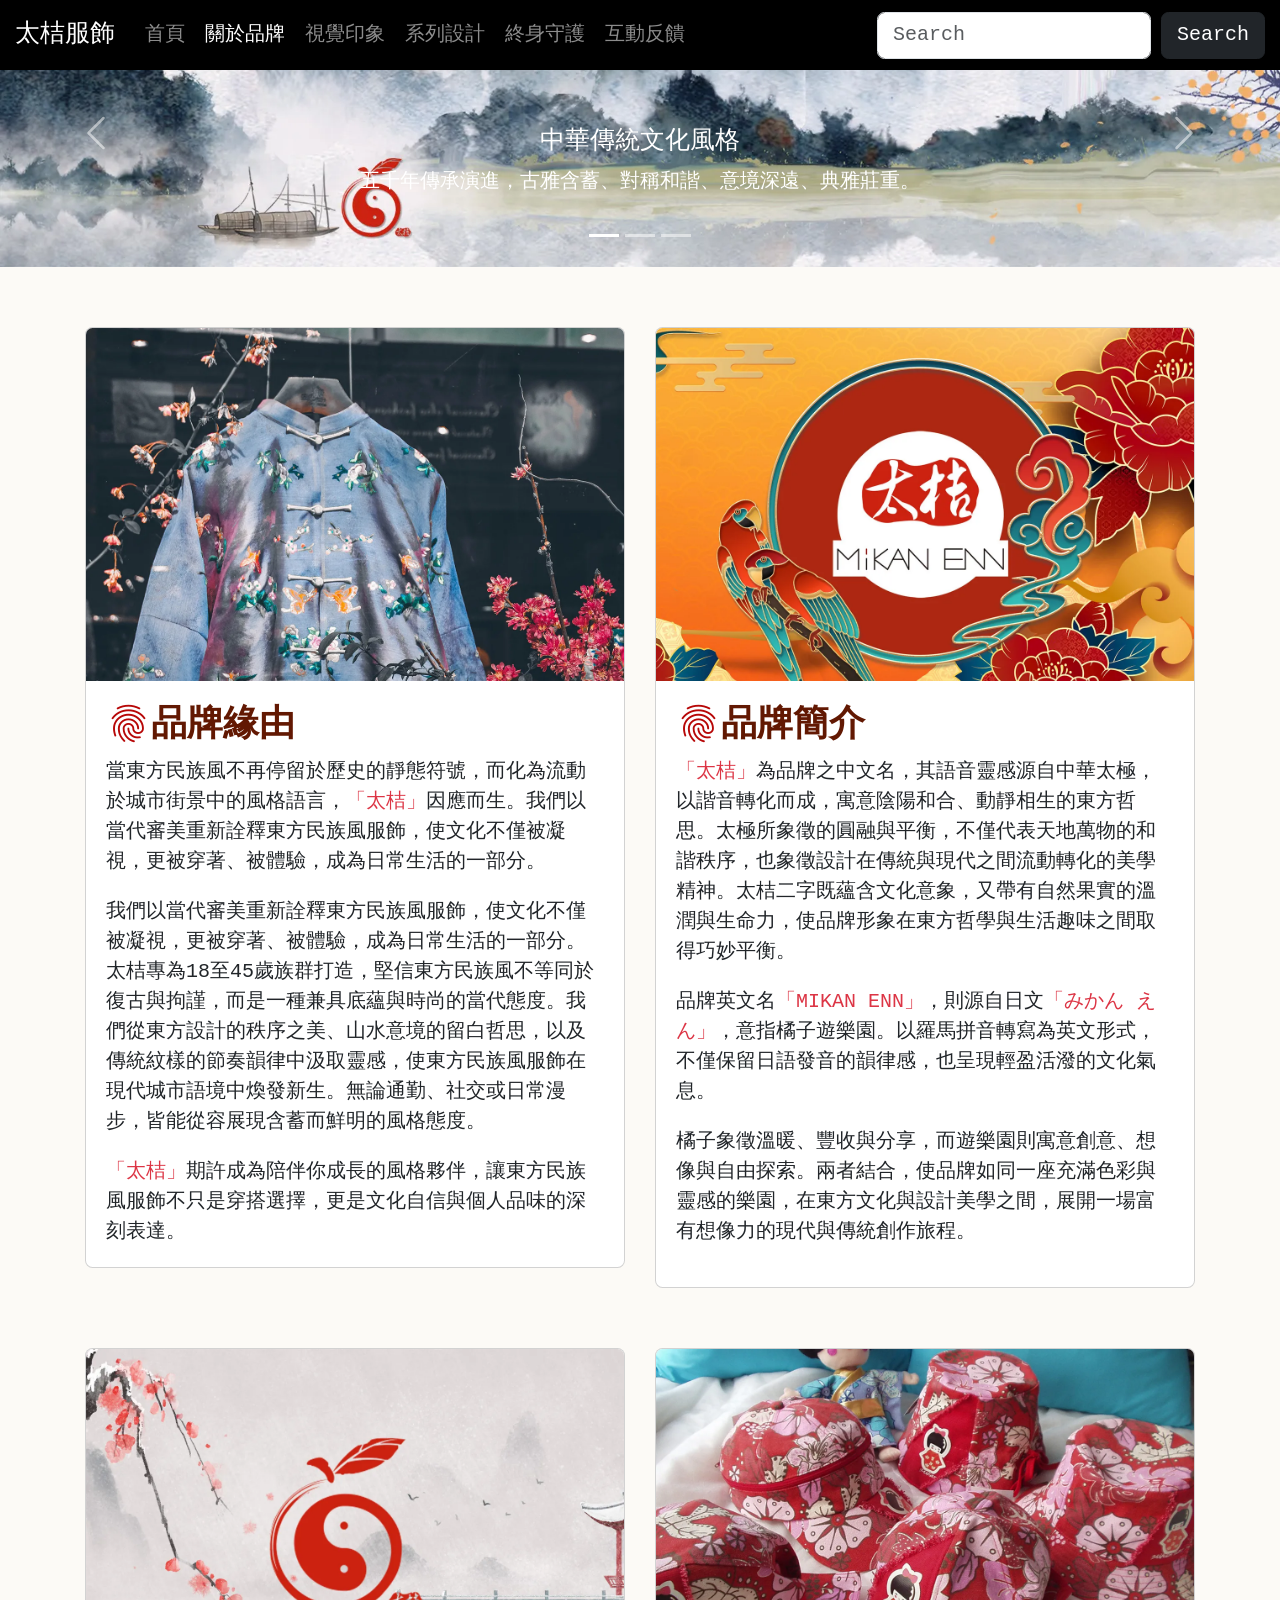
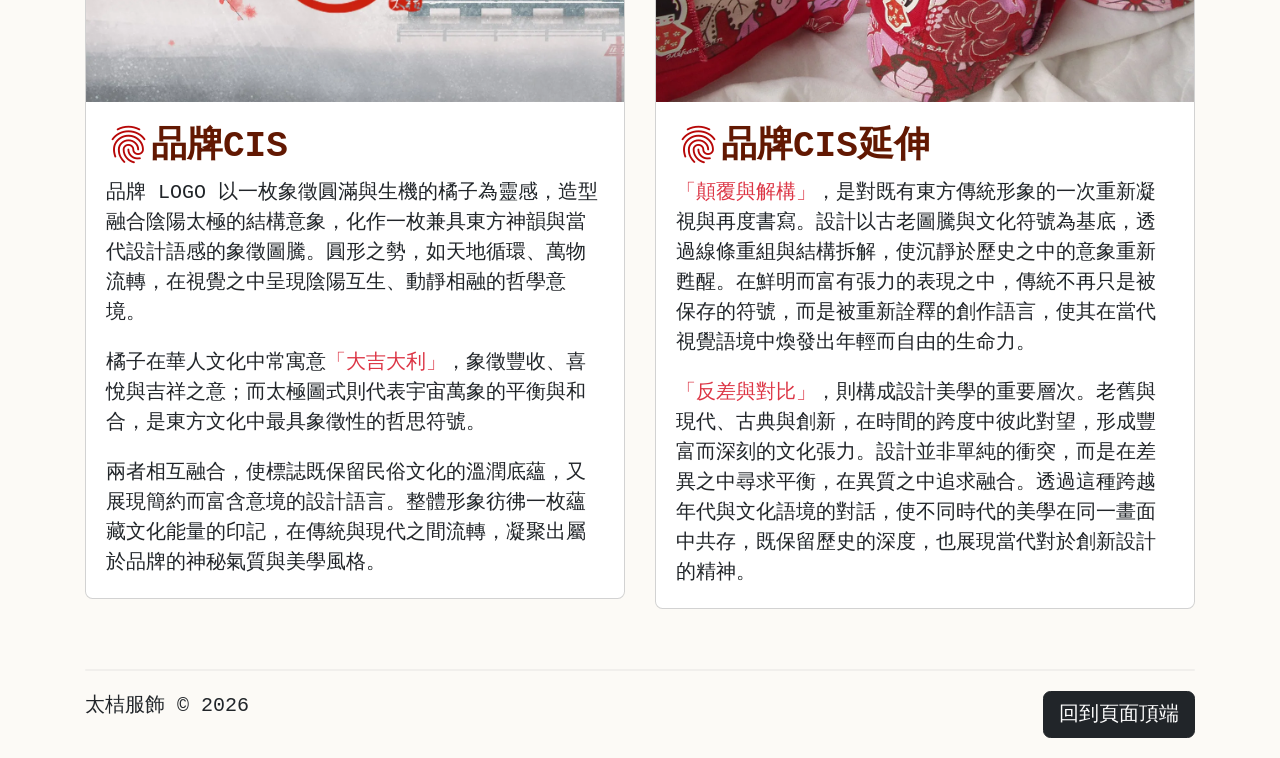
==== about.html @ de8411a0 "Add files via upload" ====
<!-- 宣告網頁文件是HTML5格式 -->
<!doctype html>
<!-- 網頁所屬地區的語言 -->
<html lang="zh-Hant-TW">
  <!-- 檔頭、SEO/GEO/AEO -->
  <head>
    <!-- 文字編碼 -->
    <meta charset="utf-8">
    <!-- RWD響應式網站 -->
    <meta name="viewport" content="width=device-width, initial-scale=1">
    <!-- 網站作者（擁有者、品牌名稱） -->
    <meta name="author" content="太桔服飾">
    <!-- 網頁描述、網頁內容濃縮，可透過ChatGPT協助生成 -->
    <meta name="description" content="太桔服飾,太桔(MIKAN ENN)以東方民族風服飾為核心,融合太極哲思與當代設計語彙,重塑傳統文化美學,展現兼具時尚與文化底蘊的品牌風格">
    <!-- 網頁編輯器 -->
    <meta name="generator" content="Visual Studio Code">
    <!-- 網頁關鍵字、網頁內容提取，可透過ChatGPT協助提取 -->
    <meta name="keywords" content="太桔品牌, MIKAN ENN, 東方民族風服飾, 東方民族風品牌, 東方文化時尚, 東方設計美學, 東方文化服裝設計, 民族風服飾設計, 東方時尚品牌, 東方文化創意品牌, 當代東方服飾, 東方美學穿搭, 東方風格服裝, 文化創意服飾, 東方風時尚設計, 東方元素服裝設計, 太極設計理念, 東方哲學美學, 陰陽太極設計, 東方圖騰設計, 橘子品牌LOGO, 太極LOGO設計, 東方符號設計, 東方文化圖騰, 文化圖騰設計, 品牌CIS設計, 品牌視覺識別設計, 東方品牌識別, 創意品牌LOGO, 文化品牌設計, 當代民族風設計, 傳統與現代設計融合, 解構設計風格, 東方設計語彙, 時尚服裝品牌設計, 設計師品牌服飾, 東方文化穿搭, 都市民族風穿搭, 現代民族風時尚, 文化時尚品牌">
    <!-- Favicon品牌Logo=, 第一行針對IE和其它瀏覽器，第二行針對IE之外的瀏覽器 -->
    <link rel="shortcut icon" href="/favicon.ico" type="image/x-icon">
    <link rel="icon" href="/favicon.ico" type="image/x-icon">
    <!-- 網頁標題，包含網站名稱和網頁名稱 -->
    <title>太桔服飾-關於品牌</title>
    <!-- Bootstrap雲端CSS外部檔 -->
    <link href="https://cdn.jsdelivr.net/npm/bootstrap@5.3.8/dist/css/bootstrap.min.css" rel="stylesheet" integrity="sha384-sRIl4kxILFvY47J16cr9ZwB07vP4J8+LH7qKQnuqkuIAvNWLzeN8tE5YBujZqJLB" crossorigin="anonymous">
    <!-- 自訂的CSS -->
    <link rel="stylesheet" href="css/custom.css">
    <!-- GoogleIconFonts -->
    <link rel="stylesheet" href="https://fonts.googleapis.com/icon?family=Material+Icons">
    <!-- GA追蹤碼 -->
    <!-- Google tag (gtag.js) -->
    <script async src="https://www.googletagmanager.com/gtag/js?id=G-PJFQ34TGPG"></script>
    <script>
      window.dataLayer = window.dataLayer || [];
      function gtag(){dataLayer.push(arguments);}
      gtag('js', new Date());

      gtag('config', 'G-PJFQ34TGPG');
    </script>
    
  </head>
  <!-- 網頁本文 -->
  <body>
    <!-- 頁首/頂端Bar固定 -->
    <header class="fixed-top">
      <nav class="navbar navbar-expand-lg bg-dark navbar-dark">
        <div class="container-fluid">
          <a class="navbar-brand" href="index.html">太桔服飾</a>
          <button class="navbar-toggler" type="button" data-bs-toggle="collapse" data-bs-target="#navbarSupportedContent" aria-controls="navbarSupportedContent" aria-expanded="false" aria-label="Toggle navigation">
            <span class="navbar-toggler-icon"></span>
          </button>
          <div class="collapse navbar-collapse" id="navbarSupportedContent">
            <ul class="navbar-nav me-auto mb-2 mb-lg-0">
              <li class="nav-item">
                <a class="nav-link" href="index.html">首頁</a>
              </li>
              <li class="nav-item">
                <a class="nav-link active" aria-current="page" href="about.html">關於品牌</a>
              </li>
              <li class="nav-item">
                <a class="nav-link" href="image.html">視覺印象</a>
              </li>
              <li class="nav-item">
                <a class="nav-link" href="collection.html">系列設計</a>
              </li>
              <li class="nav-item">
                <a class="nav-link" href="guardian.html">終身守護</a>
              </li>
              <li class="nav-item">
                <a class="nav-link" href="https://toolkit.url.com.tw/bbs/index.php?email=bbs@trial-162240.url.tw" target="_blank">互動反饋</a>
              </li>
            </ul>
            <form class="d-flex" role="search">
              <input class="form-control me-2" type="search" placeholder="Search" aria-label="Search"/>
              <button class="btn btn-dark" type="submit">Search</button>
            </form>
          </div>
        </div>
      </nav> 




    </header>
    <!-- 主內容 -->
    <main>
      <!-- 輪播圖外層 -->
      <div id="carouselExampleIndicators" class="carousel slide">
        <!-- 指示器 -->
        <div class="carousel-indicators">
          <button type="button" data-bs-target="#carouselExampleIndicators" data-bs-slide-to="0" class="active" aria-current="true" aria-label="Slide 1"></button>
          <button type="button" data-bs-target="#carouselExampleIndicators" data-bs-slide-to="1" aria-label="Slide 2"></button>
          <button type="button" data-bs-target="#carouselExampleIndicators" data-bs-slide-to="2" aria-label="Slide 3"></button>
        </div>
         <!-- 輪播圖片 -->
        <div class="carousel-inner">
          <div class="carousel-item active">
            <img src="images/index/chinese-traditional-view-1920.webp" class="d-block w-100" alt="中華傳統文化風格" title="中華傳統文化風格" aria-label="中華傳統文化風格">
            <div class="carousel-caption d-none d-md-block">
              <h5>中華傳統文化風格</h5>
              <p>五千年傳承演進，古雅含蓄、對稱和諧、意境深遠、典雅莊重。</p>
            </div>
           </div>
          <div class="carousel-item">
            <img src="images/index/japan-traditional-view-1920.webp" class="d-block w-100" alt="日本傳統文化風格" title="日本傳統文化風格" aria-label="日本傳統文化風格">
            <div class="carousel-caption d-none d-md-block">
              <h5>日本傳統文化風格</h5>
              <p>東瀛文化，簡約留白、侘寂之美、自然含蓄、靜謐雅致。</p>
            </div>
           </div>
          <div class="carousel-item">
            <img src="images/index/thailand-traditional-view-1920.webp" class="d-block w-100" alt="東南亞傳統文化風格" title="東南亞傳統文化風格" aria-label="東南亞傳統文化風格">
           <div class="carousel-caption d-none d-md-block">
              <h5>東南亞傳統文化風格</h5>
              <p>東南亞文化，色彩濃烈、自然熱帶、紋樣繁複、神秘奔放。</p>
           </div>
          </div>  
        </div>
        <!-- 控制器 -->
        <button class="carousel-control-prev" type="button" data-bs-target="#carouselExampleIndicators" data-bs-slide="prev">
          <span class="carousel-control-prev-icon" aria-hidden="true"></span>
          <span class="visually-hidden">Previous</span>
        </button>
        <button class="carousel-control-next" type="button" data-bs-target="#carouselExampleIndicators" data-bs-slide="next">
          <span class="carousel-control-next-icon" aria-hidden="true"></span>
          <span class="visually-hidden">Next</span>
        </button>
      </div>
      <div class="container">
        <div class="row">
          <div class="col-lg-6">
            <div class="card mt-5">
              <img src="images/about/brand-cause-chinese-paint-qipao.webp" class="card-img-top" alt="太桔品牌緣由" title="太桔品牌緣由">
              <div class="card-body">
                <h2 class=""><i class="material-icons" style="font-size:45px;color:rgb(183, 7, 7);vertical-align: text-bottom">fingerprint</i>品牌緣由</h2>
                <p class="card-text">當東方民族風不再停留於歷史的靜態符號，而化為流動於城市街景中的風格語言，<span class="text-danger">「太桔」</span>因應而生。我們以當代審美重新詮釋東方民族風服飾，使文化不僅被凝視，更被穿著、被體驗，成為日常生活的一部分。</p>
                <p class="card-text">我們以當代審美重新詮釋東方民族風服飾，使文化不僅被凝視，更被穿著、被體驗，成為日常生活的一部分。太桔專為18至45歲族群打造，堅信東方民族風不等同於復古與拘謹，而是一種兼具底蘊與時尚的當代態度。我們從東方設計的秩序之美、山水意境的留白哲思，以及傳統紋樣的節奏韻律中汲取靈感，使東方民族風服飾在現代城市語境中煥發新生。無論通勤、社交或日常漫步，皆能從容展現含蓄而鮮明的風格態度。</p>
                <p class="card-text"><span class="text-danger">「太桔」</span>期許成為陪伴你成長的風格夥伴，讓東方民族風服飾不只是穿搭選擇，更是文化自信與個人品味的深刻表達。</p>
              </div>
            </div>
          </div>

          <div class="col-lg-6">
            <div class="card mt-5">
              <img src="images/about/brand-mkan-enn-brand-instrution.webp" class="card-img-top" alt="太桔品牌簡介" title="太桔品牌簡介">
              <div class="card-body">
                <h2 class=""><i class="material-icons" style="font-size:45px;color:rgb(183, 7, 7);vertical-align: text-bottom">fingerprint</i>品牌簡介</h2>
                <p class="card-text"><span class="text-danger">「太桔」</span>為品牌之中文名，其語音靈感源自中華太極，以諧音轉化而成，寓意陰陽和合、動靜相生的東方哲思。太極所象徵的圓融與平衡，不僅代表天地萬物的和諧秩序，也象徵設計在傳統與現代之間流動轉化的美學精神。太桔二字既蘊含文化意象，又帶有自然果實的溫潤與生命力，使品牌形象在東方哲學與生活趣味之間取得巧妙平衡。</p>
                <p class="card-text">品牌英文名<span class="text-danger">「MIKAN ENN」</span>，則源自日文<span class="text-danger">「みかん えん」</span>，意指橘子遊樂園。以羅馬拼音轉寫為英文形式，不僅保留日語發音的韻律感，也呈現輕盈活潑的文化氣息。</p> 
                <p>橘子象徵溫暖、豐收與分享，而遊樂園則寓意創意、想像與自由探索。兩者結合，使品牌如同一座充滿色彩與靈感的樂園，在東方文化與設計美學之間，展開一場富有想像力的現代與傳統創作旅程。</p>
              </div>
            </div>
          </div>

          <div class="col-lg-6">
            <div class="card mt-5">
              <img src="images/about/logo-China-traditional-paint-sencond.webp" class="card-img-top" alt="太桔品牌CIS" title="太桔品牌CIS">
              <div class="card-body">
                <h2 class=""><i class="material-icons" style="font-size:45px;color:rgb(183, 7, 7);vertical-align: text-bottom">fingerprint</i>品牌CIS</h2>
                <p class="card-text">品牌 LOGO 以一枚象徵圓滿與生機的橘子為靈感，造型融合陰陽太極的結構意象，化作一枚兼具東方神韻與當代設計語感的象徵圖騰。圓形之勢，如天地循環、萬物流轉，在視覺之中呈現陰陽互生、動靜相融的哲學意境。</p>
                <p class="card-text">橘子在華人文化中常寓意<span class="text-danger">「大吉大利」</span>，象徵豐收、喜悅與吉祥之意；而太極圖式則代表宇宙萬象的平衡與和合，是東方文化中最具象徵性的哲思符號。</p>
                <p class="card-text">兩者相互融合，使標誌既保留民俗文化的溫潤底蘊，又展現簡約而富含意境的設計語言。整體形象彷彿一枚蘊藏文化能量的印記，在傳統與現代之間流轉，凝聚出屬於品牌的神秘氣質與美學風格。</p>
              </div>
            </div>
          </div>

          <div class="col-lg-6">
            <div class="card mt-5">
              <img src="images/about/brand-mikan-insprint-photo.webp" class="card-img-top" alt="品牌CIS延伸" title="品牌CIS延伸">
              <div class="card-body">
                <h2 class=""><i class="material-icons" style="font-size:45px;color:rgb(183, 7, 7);vertical-align: text-bottom">fingerprint</i>品牌CIS延伸</h2>
                <p class="card-text"><span class="text-danger">「顛覆與解構」</span>，是對既有東方傳統形象的一次重新凝視與再度書寫。設計以古老圖騰與文化符號為基底，透過線條重組與結構拆解，使沉靜於歷史之中的意象重新甦醒。在鮮明而富有張力的表現之中，傳統不再只是被保存的符號，而是被重新詮釋的創作語言，使其在當代視覺語境中煥發出年輕而自由的生命力。</p>
                <p class="card-text"><span class="text-danger">「反差與對比」</span>，則構成設計美學的重要層次。老舊與現代、古典與創新，在時間的跨度中彼此對望，形成豐富而深刻的文化張力。設計並非單純的衝突，而是在差異之中尋求平衡，在異質之中追求融合。透過這種跨越年代與文化語境的對話，使不同時代的美學在同一畫面中共存，既保留歷史的深度，也展現當代對於創新設計的精神。</p>
              </div>
            </div>
          </div>

        </div>
        <!-- 下橫線向上外距5 -->
        <hr class="card mt-5">
      </div>  
      <footer class="container">
        <p class="float-end"><a href="#top" class="btn btn-dark">回到頁面頂端</a></p>
        <p>太桔服飾 &copy; 2026</p>
      </footer>
    </main>
    <!-- Bootstrap雲端JS外部檔 -->
    <script src="https://cdn.jsdelivr.net/npm/bootstrap@5.3.8/dist/js/bootstrap.bundle.min.js" integrity="sha384-FKyoEForCGlyvwx9Hj09JcYn3nv7wiPVlz7YYwJrWVcXK/BmnVDxM+D2scQbITxI" crossorigin="anonymous"></script>
  </body>
</html>
---- css/custom.css ----
:root,
[data-bs-theme=dark] {
--bs-dark-rgb: 0, 0, 0;
}

/* 連結Google雲端字體，提供用戶一致體驗UX */
@import url('https://fonts.googleapis.com/css2?family=LXGW+WenKai+Mono+TC&display=swap');

html {font-size: 20px;}

/* 統一每一個網頁的背景色 */
body {font-family: "LXGW WenKai Mono TC", monospace; background: #fcfaf6;}

/* 標題一級的文字大小 */
h1 {font-size: 2rem;}

/* 標題二級的文字設定，選取器是標籤，影響整體 */
h2 {font-size: 1.8rem;font-weight: 800;color: rgb(98, 24, 2);}

/* 選取器是類別，影響個別，需要手動套用 */
.h2-custom-pink {font-size: 3rem;font-weight: 800;color: rgb(58, 51, 55);}

/* 重要文字標註 */
.text-pink {color: rgb(255, 01, 195)}

/* 駝峰式命名、與其它css衝突 */
/* 與其它css衝突，無法套用文字大小時，可強制優先套用目前樣式 */
.iconsTitle {
    font: size 1rem !important;
    color: rgb(93, 78, 80);
    vertical-align:textbottom;
}

/* 旅遊安全頁面的標題四級文字大小 */
.h4-FontSize {font-size: 1.1rem;font-weight: 900;}

/* 項目清單符號，連帶影響清單內的文字色彩 */
/* li{ color: #198754;} */

/* 單獨針對／編鎮清單的符號色彩，優化前 
ul li::marker{
    color: #198754;
}

ol li::marker{
    color: #198754;
} */

/* 單獨針對／編鎮清單的符號色彩，優化後方式一 
li::marker, ol li::marker{
    color: #198754;
} */

/* 單獨針對／編鎮清單的符號色彩，優化後方式二 */
li::marker{color: #198754;}


/* ChatGPT：旅遊安全頁面的旅遊警示的四個等級文字色彩 */
.text-muted {
    color: #666666;    /* 灰色，表示次要、輕微的資訊 */
}

.text-warning {
    color: #FFdd00;   /* 黃色，表示提醒、警示 */
}

.text-alert {
    color: #FF8800;   /* 橙色，表示注意或強調 */
}

.text-danger {
    color: #CC0000;   /* 紅色，表示錯誤、危險 */
}

/* 保留（collection頁）card類別，新增樣式拿掉邊框 */
.card-no-border {
    border: none;
    background: none;
}

/* 字體樣式粗細，100-900 */
/* 類別=： 個別套用 */
.text-boldest {
    font-weight: 900;
}

/* 複合：整體套用 */
#none h5 {
    font-weight: 900;
}

/* Collection頁面第一張大圖，圖片裁切 
.imgCut{
    width: 100%;    */ /* 原圖尺寸、父層寬度 
    height: 500px;
    clip:rect(0px,0px,290px,0px);
    object-fit: cover;
} */
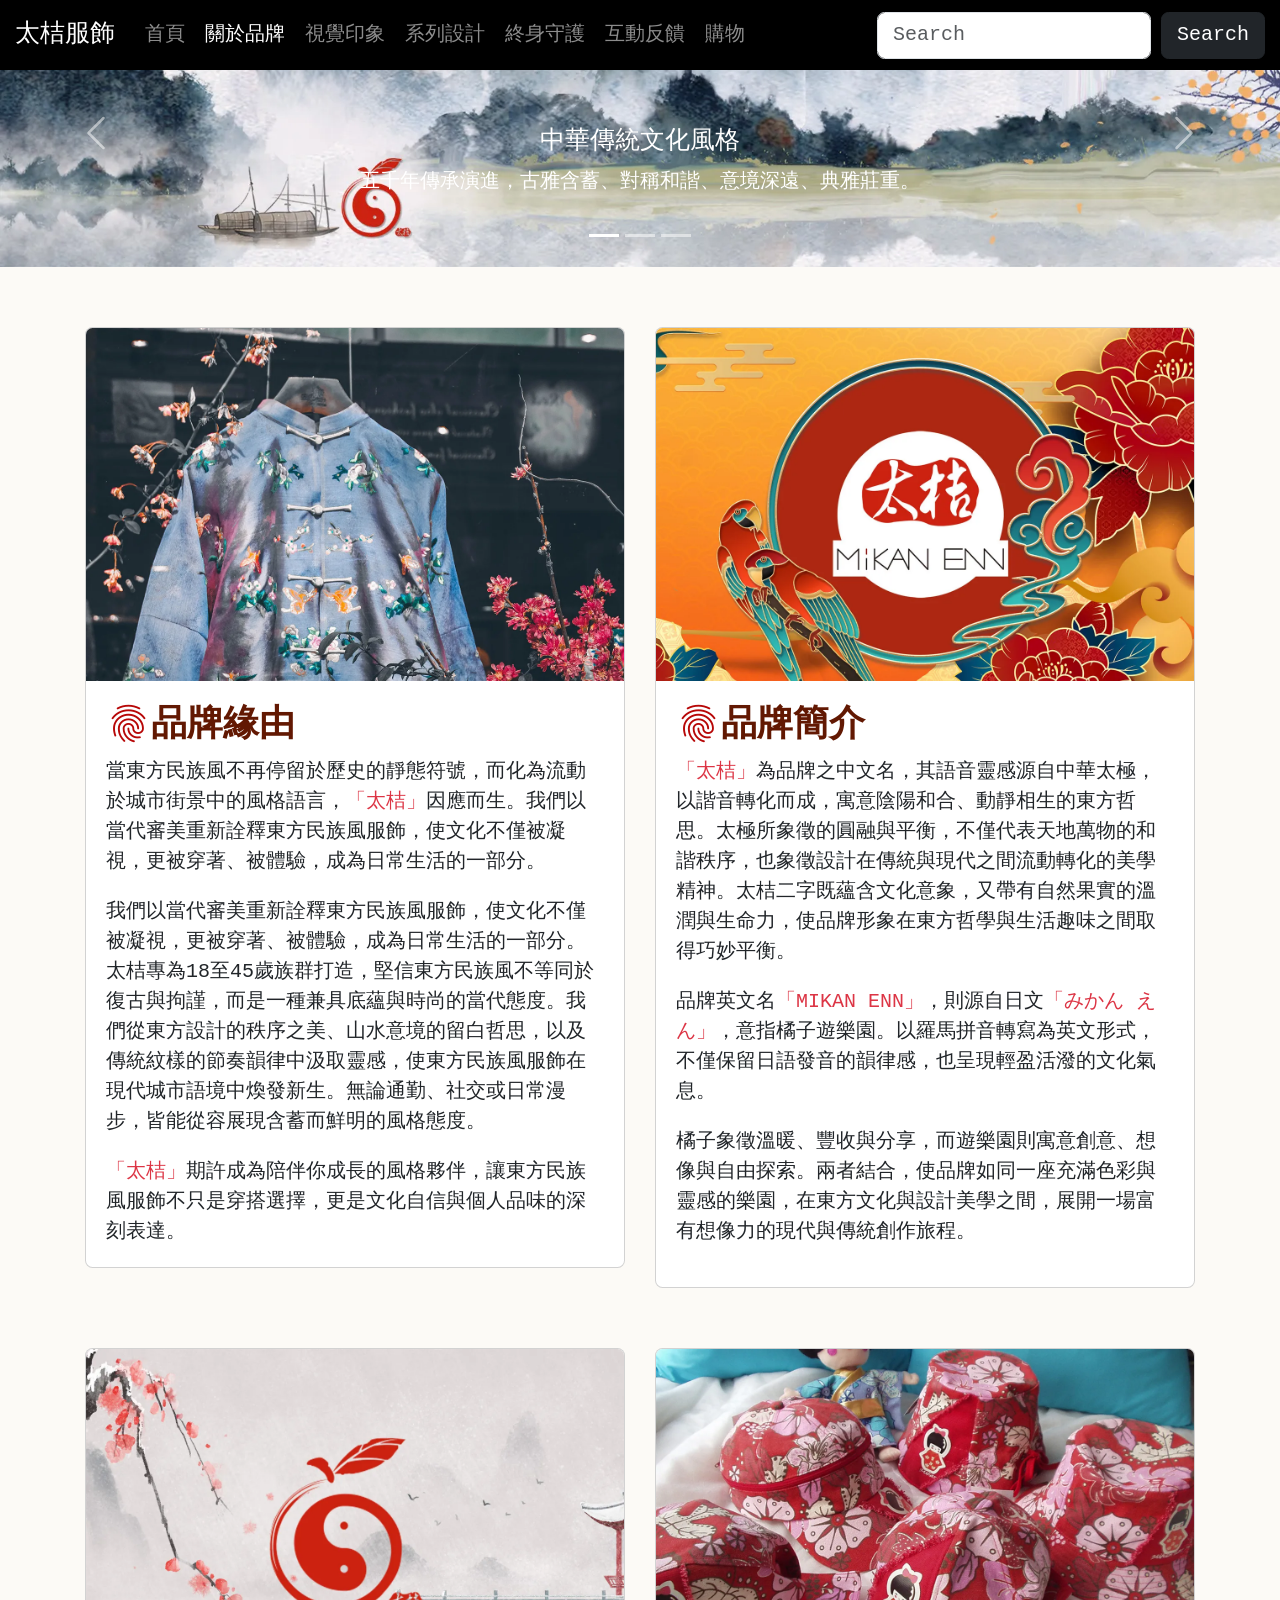
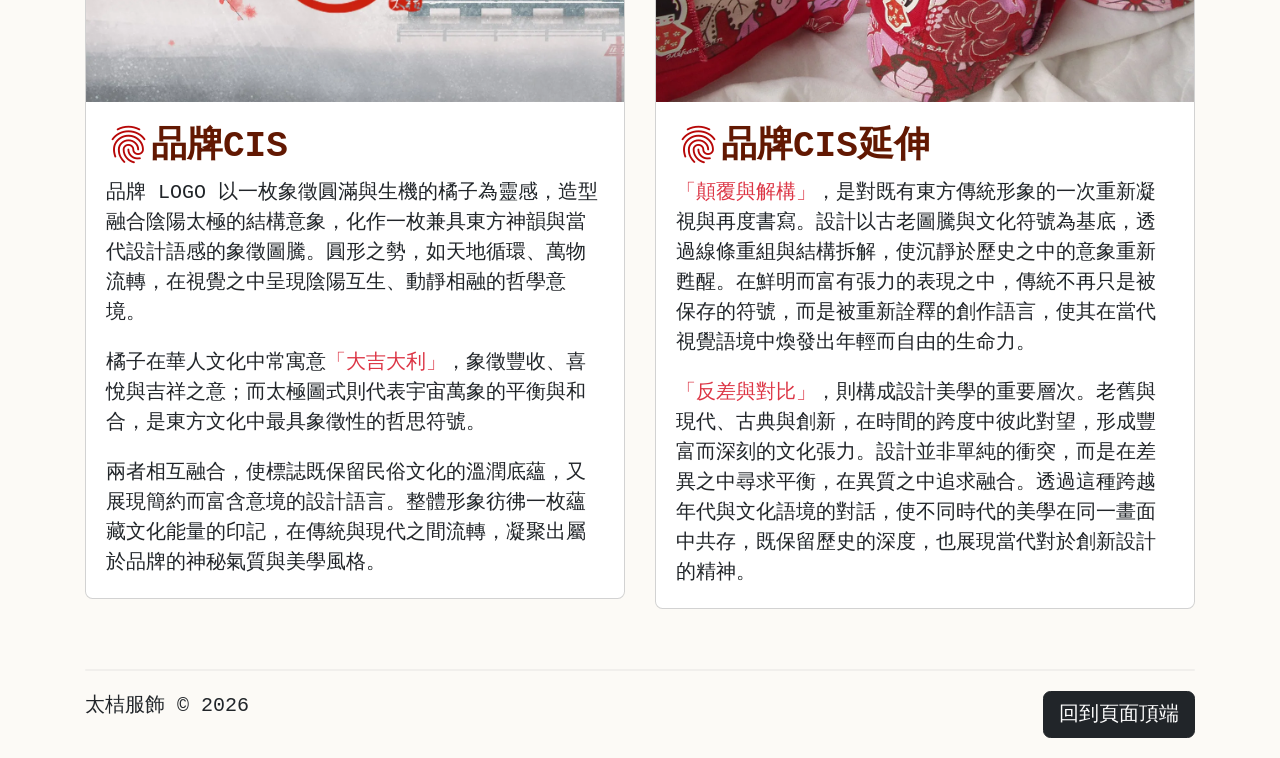
==== commit dd35df6c: "Update about.html" ====
--- a/about.html
+++ b/about.html
@@ -69,6 +69,8 @@
               <li class="nav-item">
                 <a class="nav-link" href="https://toolkit.url.com.tw/bbs/index.php?email=bbs@trial-162240.url.tw" target="_blank">互動反饋</a>
               </li>
+              <li class="nav-item">
+                <a class="nav-link" href="https://mikanenn123.easy.co" target="_blank">購物</a>
             </ul>
             <form class="d-flex" role="search">
               <input class="form-control me-2" type="search" placeholder="Search" aria-label="Search"/>
@@ -187,4 +189,4 @@
     <!-- Bootstrap雲端JS外部檔 -->
     <script src="https://cdn.jsdelivr.net/npm/bootstrap@5.3.8/dist/js/bootstrap.bundle.min.js" integrity="sha384-FKyoEForCGlyvwx9Hj09JcYn3nv7wiPVlz7YYwJrWVcXK/BmnVDxM+D2scQbITxI" crossorigin="anonymous"></script>
   </body>
-</html>+</html>
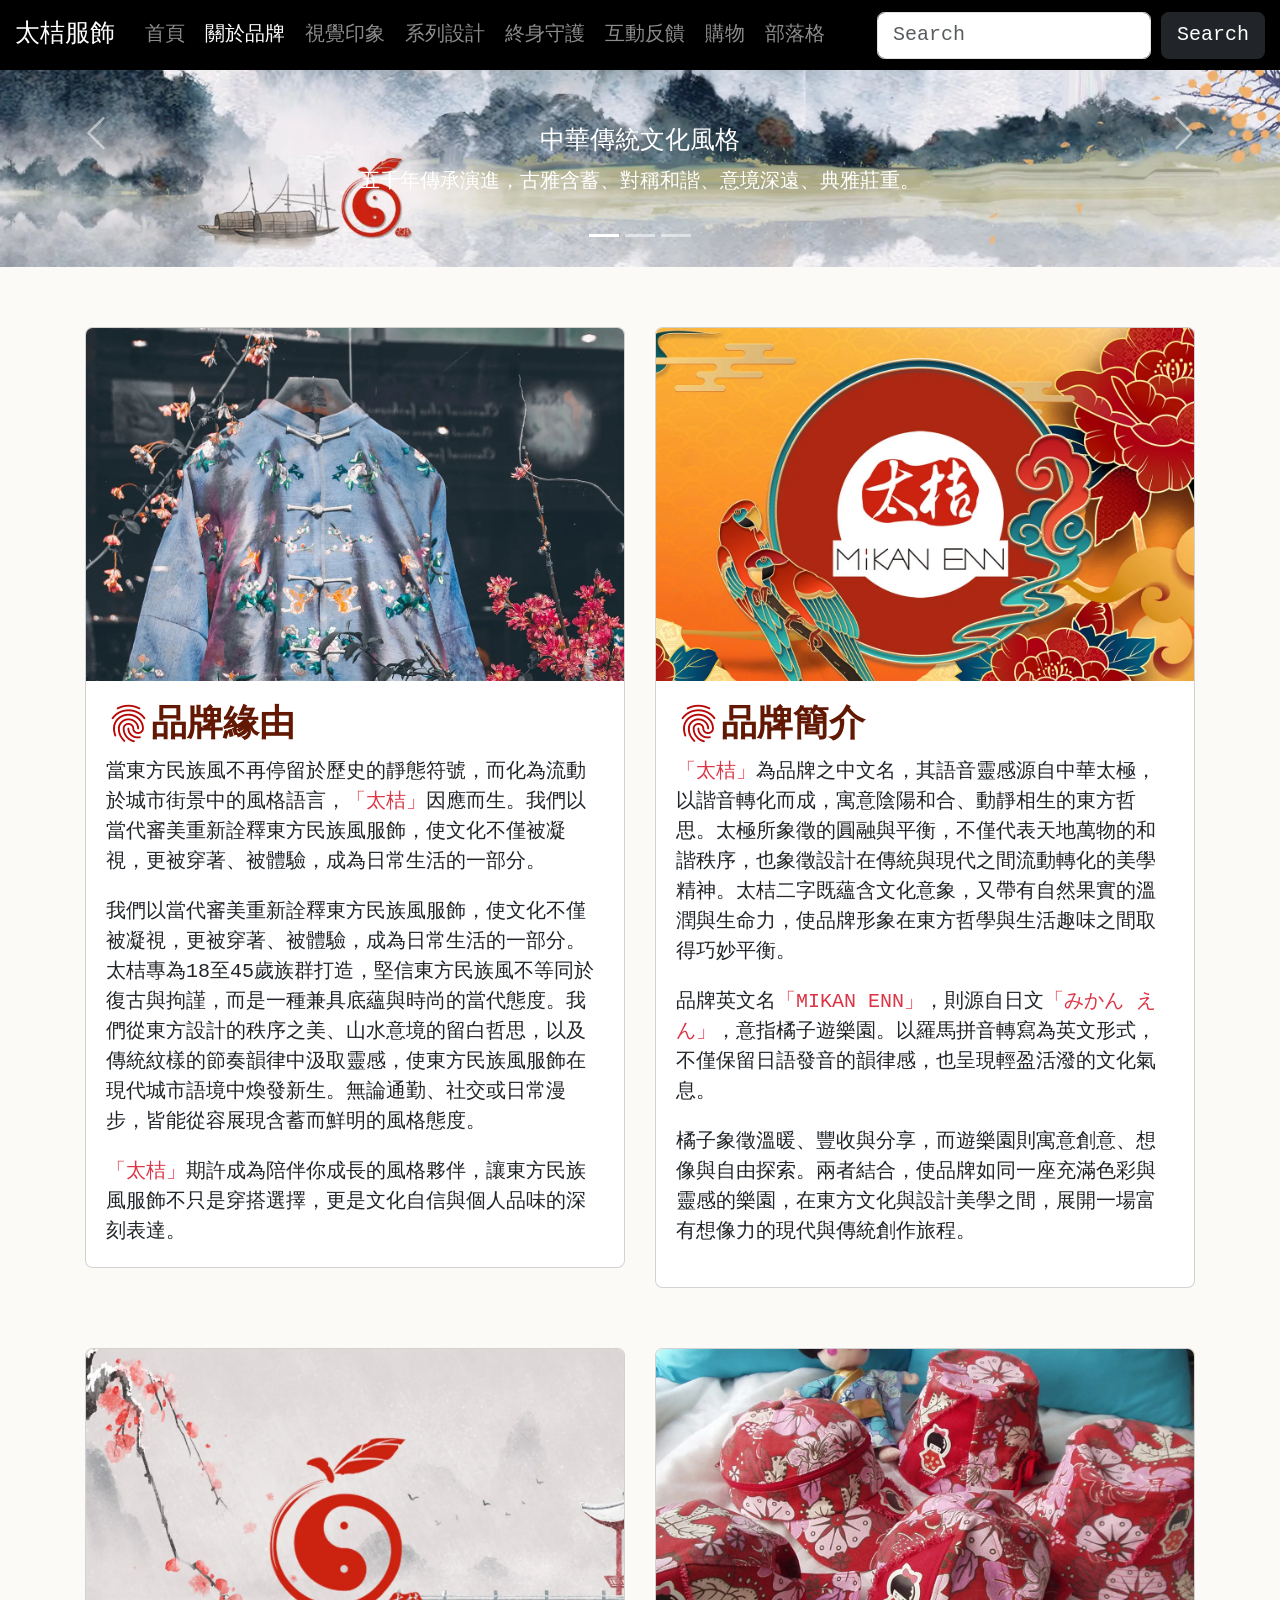
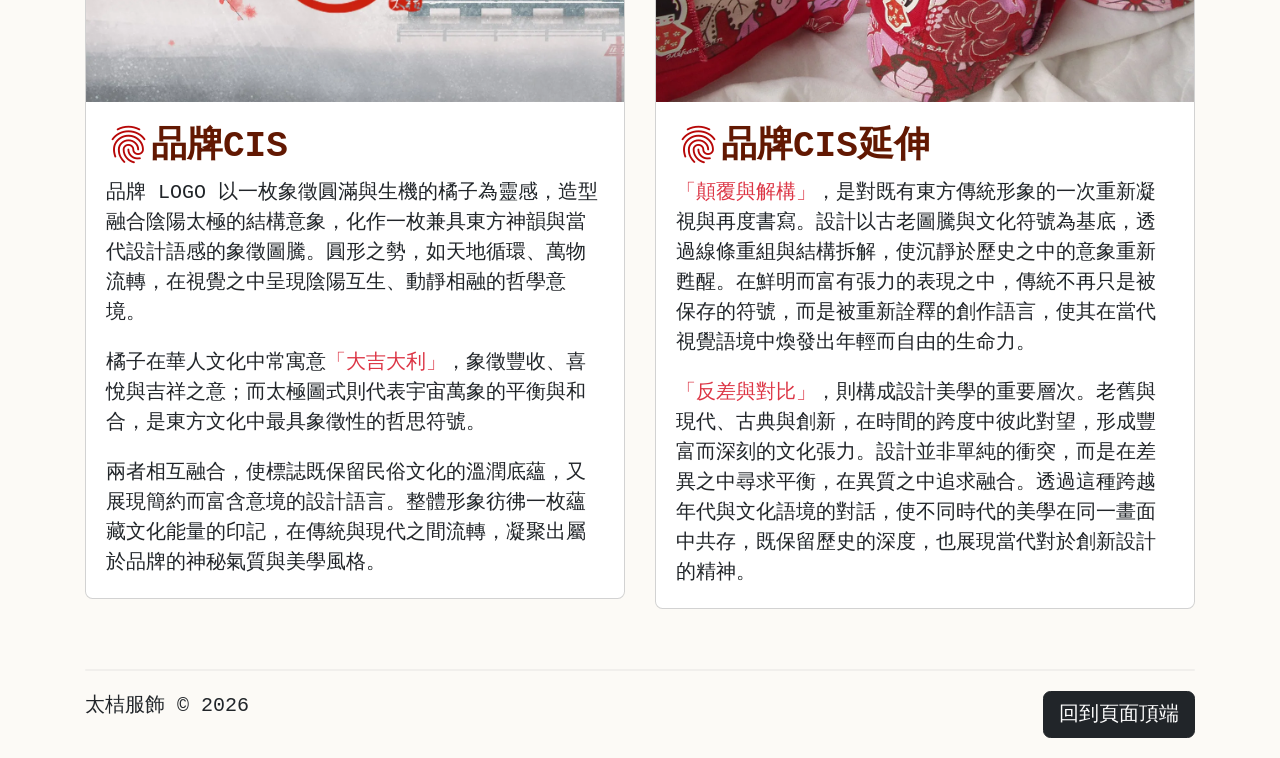
==== commit 676d25bd: "Update about.html" ====
--- a/about.html
+++ b/about.html
@@ -69,8 +69,12 @@
               <li class="nav-item">
                 <a class="nav-link" href="https://toolkit.url.com.tw/bbs/index.php?email=bbs@trial-162240.url.tw" target="_blank">互動反饋</a>
               </li>
+               <li class="nav-item">
+                <a class="nav-link" href="https://mikanenn123.easy.co" target="_blank">購物</a>
+              </li>
               <li class="nav-item">
-                <a class="nav-link" href="https://mikanenn123.easy.co" target="_blank">購物</a>
+                <a class="nav-link" href="https://mikanenn123.wordpress.com" target="_blank">部落格</a>
+              </li>
             </ul>
             <form class="d-flex" role="search">
               <input class="form-control me-2" type="search" placeholder="Search" aria-label="Search"/>
